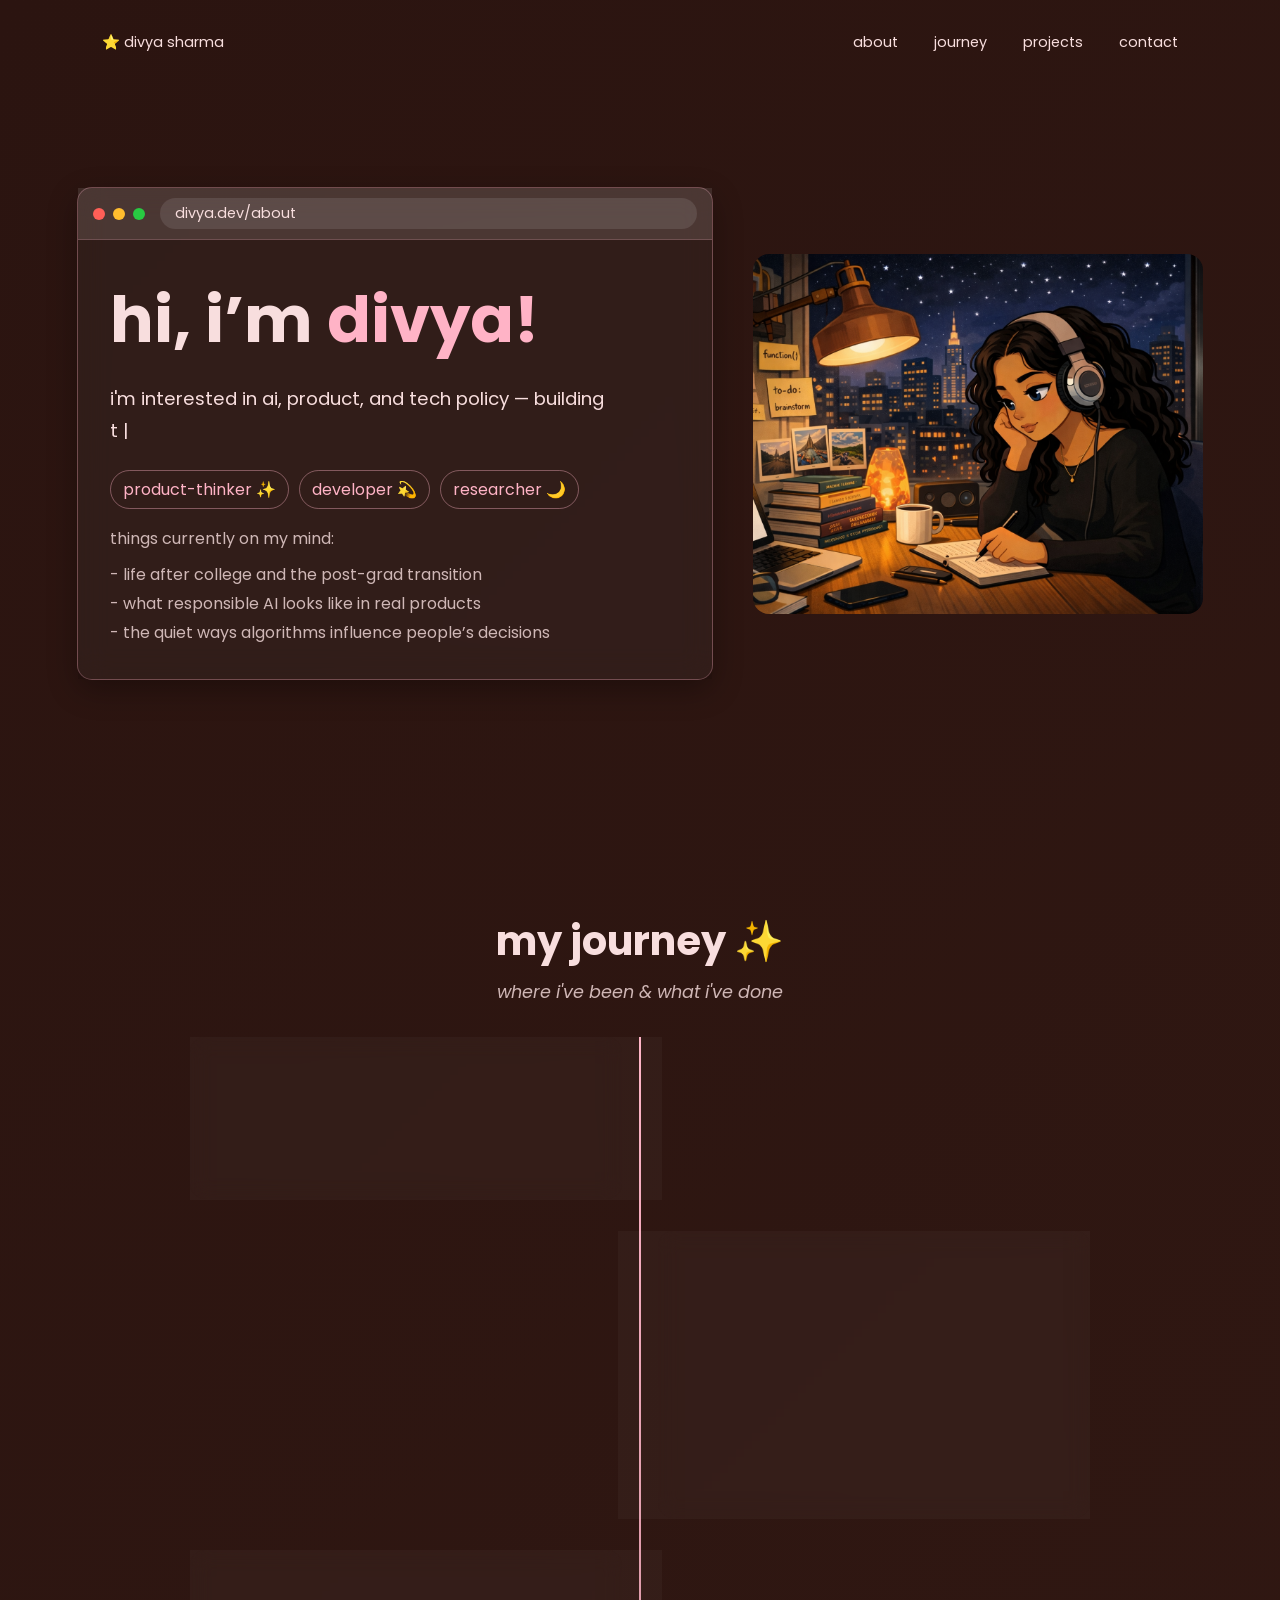
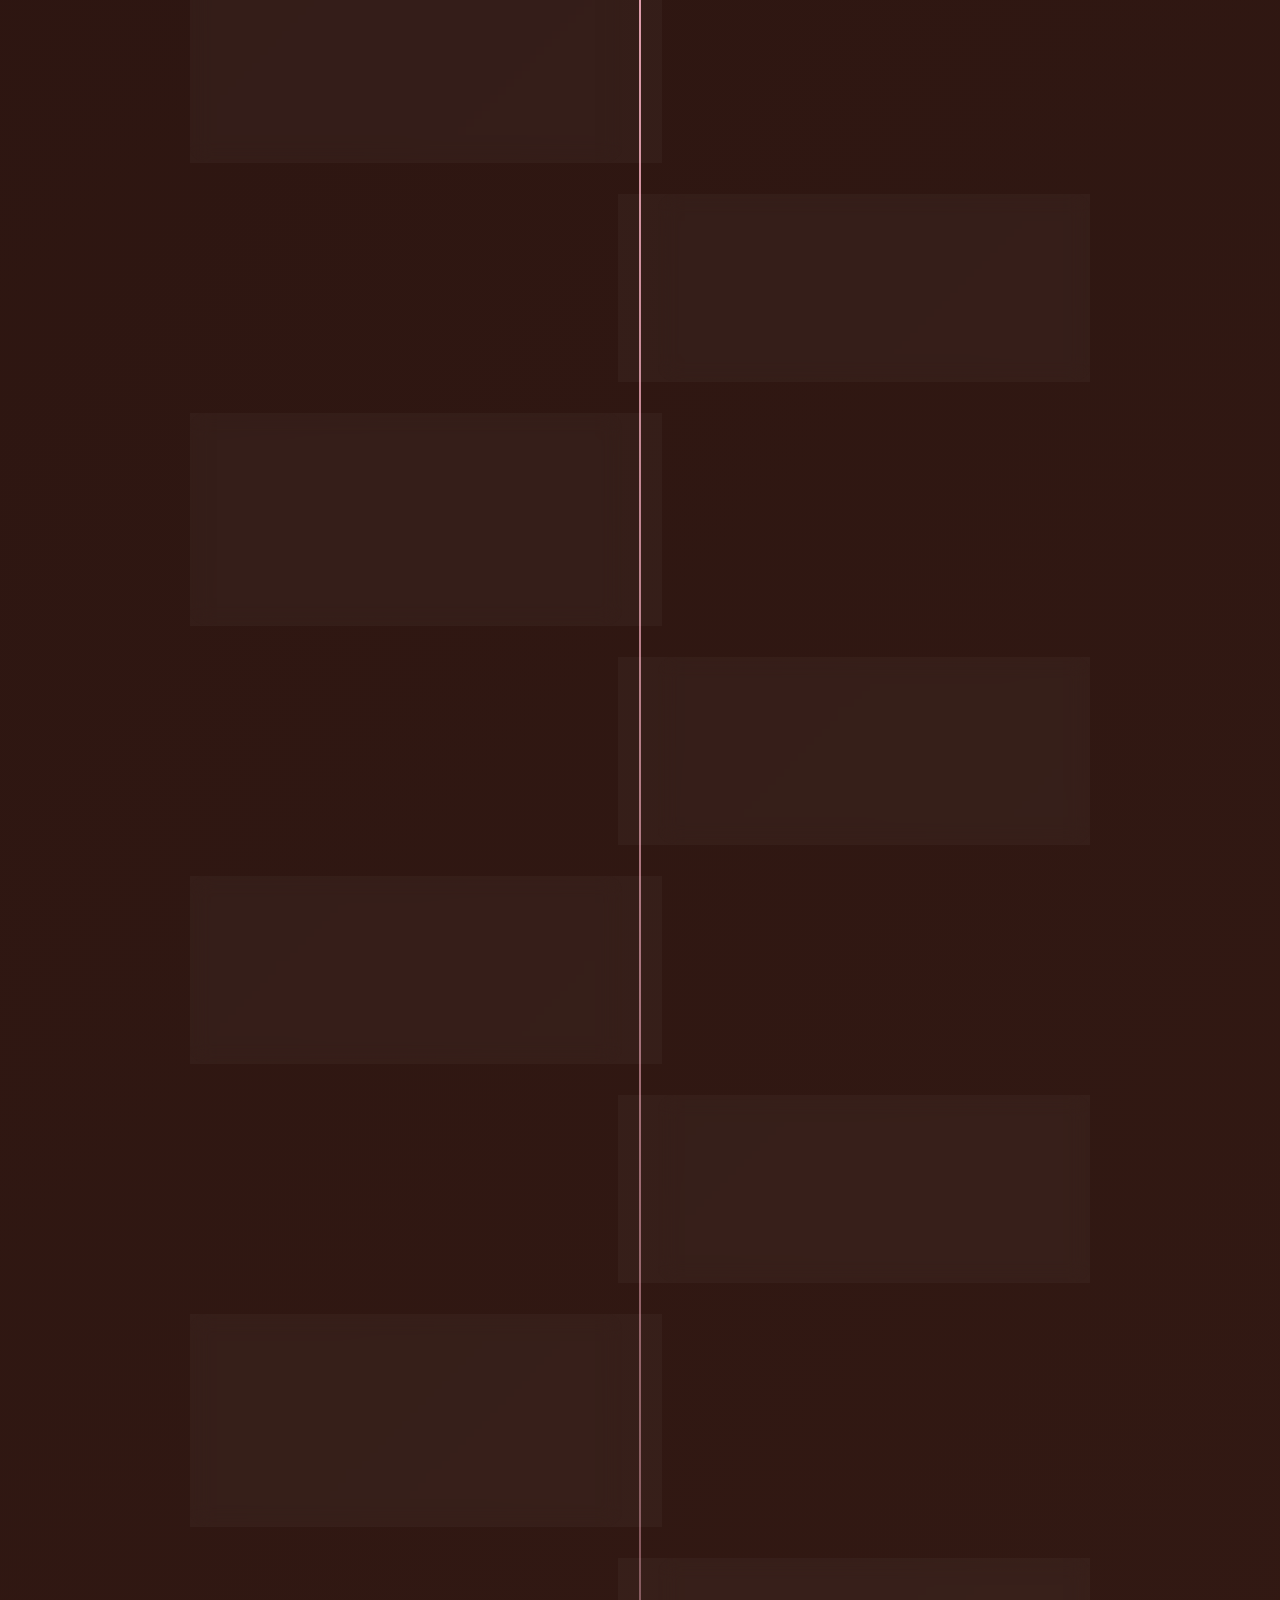
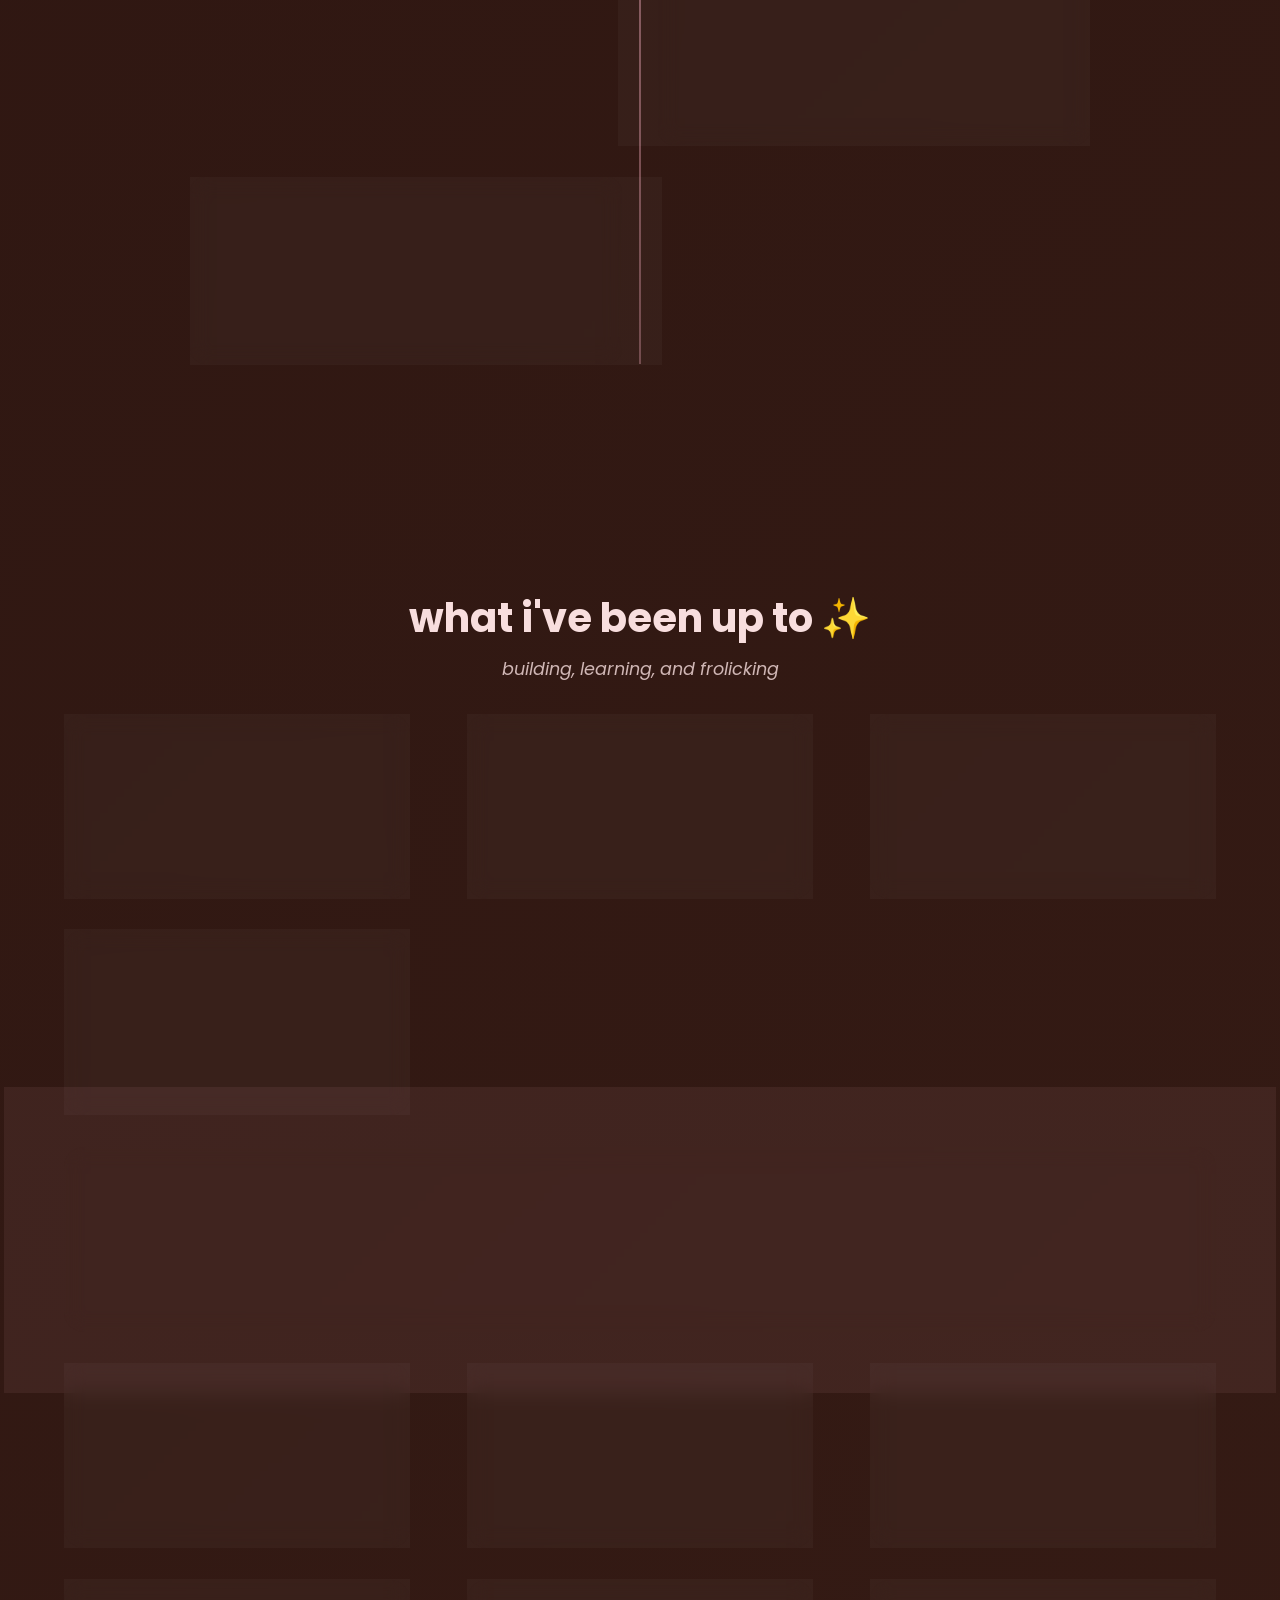
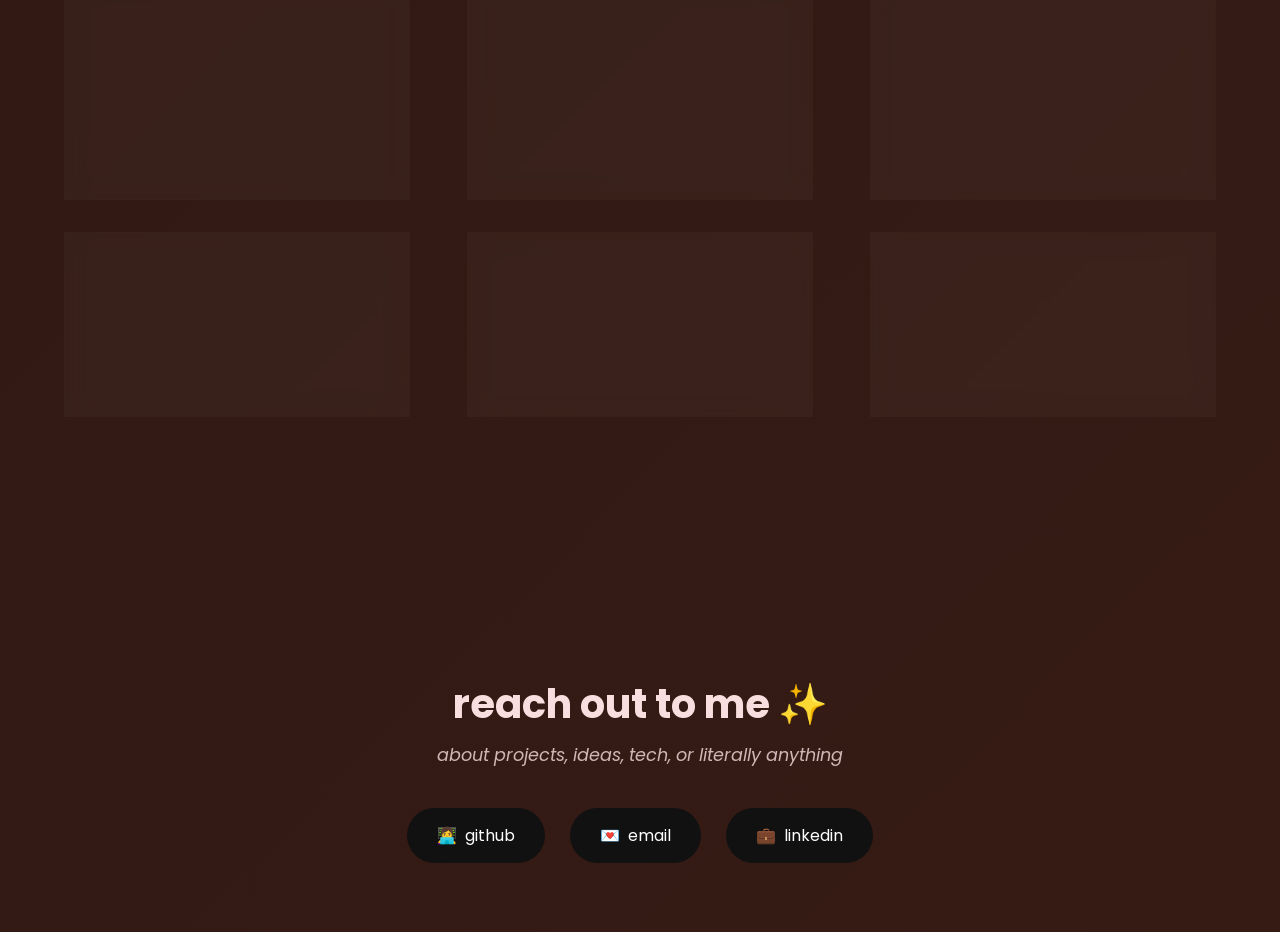
==== index.html @ d5db8290 "Initial commit: personal website Co-Authored-By: Claude Sonnet 4.6 <noreply@anthropic.com>" ====
<!DOCTYPE html>
<html>
<head>
  <meta charset="UTF-8">
  <title>divya sharma ✨</title>
  <link rel="stylesheet" href="style.css">
</head>
<body>

<nav>
  <div>⭐ divya sharma </div>
  <div>
    <a href="#about">about</a>
    <a href="#journey">journey</a>
    <a href="#projects">projects</a>
    <a href="#contact">contact</a>
  </div>
</nav>

<section id="about" class="hero fade">
  <div class="browser-window">
    <div class="browser-header">
      <div class="browser-buttons">
        <span class="button close"></span>
        <span class="button minimize"></span>
        <span class="button maximize"></span>
      </div>
      <div class="browser-address">divya.dev/about</div>
    </div>
    <div class="browser-content">
      <div class="hero-text">
        <h1>hi, i’m <span>divya!</span></h1>
        <p id="about-text"></p>
        <div class="tags">
          <span>product-thinker ✨</span>
          <span>developer 💫</span>
          <span>researcher 🌙</span>
        </div>
        <div class="thoughts">
          <p id="thoughts-title">things currently on my mind:</p>
          <ul id="thoughts-list">
            <li>life after college and the post-grad transition</li>
            <li>what responsible AI looks like in real products</li>
            <li>the quiet ways algorithms influence people’s decisions</li>
          </ul>
        </div>
      </div>
    </div>
  </div>
<div class="hero-container">

  <img src="./images/hero.png" class="hero-image hero-default">
  <img src="./images/hero1.png" class="hero-image hero-hover">

  <div class="speech-bubble">hello! nice to meet you!</div>

</div>

</div>
</section>

<section id="journey" class="journey-section">
  <h2 class="section-title fade">my journey ✨</h2>
  <p class="section-subtitle">where i've been & what i've done</p>

  <div class="timeline">

    <div class="timeline-item fade">
      <span class="timeline-year">Mar 2026 – Present</span>
      <h4>Technical Program Manager</h4>
      <p class="timeline-company">Microsoft</p>
      <p> Customer Solutions and Incubations Team</p>
    </div>

    <div class="timeline-item fade">
      <span class="timeline-year">May 2025 – Aug 2025</span>
      <h4>Technical Program Management Intern</h4>
      <p class="timeline-company">Microsoft</p>
      <p> Customer Solutions and Incubations Team: Built SAP configuration drift and VM monitoring agents, reducing detection time 70% and improving diagnostics 35%, and validated Azure AI workflow integrations through user studies and Figma prototypes. </p>
    </div>

    <div class="timeline-item fade">
      <span class="timeline-year">Jan 2025 – May 2025</span>
      <h4>Machine Learning Researcher</h4>
      <p class="timeline-company">Emory University</p>
      <p>Studied brain reward pathways and built Unity-based environments for behavioral experiments.</p>
    </div>

    <div class="timeline-item fade">
      <span class="timeline-year">Aug 2024 – Dec 2024</span>
      <h4>Software Engineer + Product</h4>
      <p class="timeline-company">Adversarial Risk Management</p>
      <p>First product hire helping build an enterprise threat-profiling platform for cyber risk.</p>
    </div>

    <div class="timeline-item fade">
      <span class="timeline-year">May 2024 – Aug 2024</span>
      <h4>Technical Program Management Intern</h4>
      <p class="timeline-company">Microsoft</p>
      <p> Customer Solutions and Incubations Team: Automated 100+ RCA tasks for P&G, simplifying SAP HANA log analysis across three databases. </p>
    </div>

    <div class="timeline-item fade">
      <span class="timeline-year">May 2024 – Aug 2024</span>
      <h4>Venture Capital Scout</h4>
      <p class="timeline-company">GoAhead Ventures</p>
      <p>Sourced early-stage startups and analyzed emerging trends across the startup ecosystem.</p>
    </div>

    <div class="timeline-item fade">
      <span class="timeline-year">Aug 2023 – May 2024</span>
      <h4>NLP Researcher</h4>
      <p class="timeline-company">Georgia Tech VIP Program</p>
      <p>Explored how language models can guide robotic systems.</p>
    </div>

    <div class="timeline-item fade">
      <span class="timeline-year">Jun 2023 – Aug 2023</span>
      <h4>Product + Software Engineering Intern</h4>
      <p class="timeline-company">Engageware</p>
      <p>Worked on data analysis and product features improving customer service workflows.</p>
    </div>

    <div class="timeline-item fade">
      <span class="timeline-year">Jun 2023 – Aug 2023</span>
      <h4>Technology Policy Intern</h4>
      <p class="timeline-company">Technology Association of Georgia</p>
      <p>Researched how technology policy varies across states and summarized insights for policy discussions.</p>
    </div>

    <div class="timeline-item fade">
      <span class="timeline-year">Apr 2023 – Aug 2023</span>
      <h4>Product Development Intern</h4>
      <p class="timeline-company">MACH37 Cyber Accelerator</p>
      <p>Learned product strategy and diagramming while supporting cybersecurity startups.</p>
    </div>

    <div class="timeline-item fade">
      <span class="timeline-year">Aug 2021 – Mar 2022</span>
      <h4>Business Development Intern</h4>
      <p class="timeline-company">Bayside Professional Services</p>
      <p>Helped pursue government contracts and built a nonprofit grant pipeline.</p>
    </div>

  </div>
</section>

<section id="projects" class="projects-section">
  <h2 class="section-title fade">what i've been up to ✨</h2>
  <p class="section-subtitle">building, learning, and frolicking</p>

  <div class="projects-container">

    <div class="project-card fade clickable-card" data-modal="guatemala-modal">
      <img src="https://via.placeholder.com/300x200" alt="Guatemala">
      <h3>Guatemala Hiking <span class="card-date">Apr 2026</span></h3>
      <span class="tag">exploring</span>
      <span class="card-cta">read more ↗</span>
    </div>

    <div class="project-card fade clickable-card" data-modal="wedding-modal">
      <img src="https://via.placeholder.com/300x200" alt="Wedding Planner">
      <h3>Wedding Planner Intern <span class="card-date">Mar 2026</span></h3>
      <span class="tag">learning</span>
      <span class="card-cta">read more ↗</span>
    </div>

    <div class="project-card fade clickable-card" data-modal="datatwin-modal">
      <img src="https://via.placeholder.com/300x200" alt="Data Twin">
      <h3>Data Twin <span class="card-date">Mar 2026</span></h3>
      <span class="tag">building</span>
      <span class="card-cta">read more ↗</span>
    </div>

    <div class="project-card fade clickable-card" data-modal="backpacking-modal">
      <img src="https://via.placeholder.com/300x200" alt="Solo Backpacking">
      <h3>Solo Backpacking Trip <span class="card-date">Feb 2026</span></h3>
      <span class="tag">exploring</span>
      <span class="card-cta">read more ↗</span>
    </div>

    <!-- FEATURED -->
    <div class="project-card fade clickable-card featured-card" data-modal="graduation-modal">
      <span class="featured-badge">✦ featured</span>
      <img src="https://via.placeholder.com/300x200" alt="Graduation">
      <h3>four years at georgia tech <span class="card-date">Dec 2025</span></h3>
      <span class="tag">leading</span>
      <span class="card-cta">read more ↗</span>
    </div>

    <div class="project-card fade clickable-card" data-modal="barista-modal">
      <img src="https://via.placeholder.com/300x200" alt="Barista">
      <h3>Becoming a Barista <span class="card-date">Nov 2025</span></h3>
      <span class="tag">living</span>
      <span class="card-cta">read more ↗</span>
    </div>

    <div class="project-card fade clickable-card" data-modal="climbing-modal">
      <img src="https://via.placeholder.com/300x200" alt="Rock Climbing">
      <h3>Rock Climbing <span class="card-date">Jul 2025</span></h3>
      <span class="tag">exploring</span>
      <span class="card-cta">read more ↗</span>
    </div>

    <div class="project-card fade clickable-card" data-modal="stanford-modal">
      <img src="https://via.placeholder.com/300x200" alt="Stanford GSB">
      <h3>Stanford GSB WLC <span class="card-date">Mar 2025</span></h3>
      <span class="tag">learning</span>
      <span class="card-cta">read more ↗</span>
    </div>

    <div class="project-card fade clickable-card" data-modal="deathvalley-modal">
      <img src="https://via.placeholder.com/300x200" alt="Death Valley">
      <h3>Death Valley <span class="card-date">Jan 2025</span></h3>
      <span class="tag">exploring</span>
      <span class="card-cta">read more ↗</span>
    </div>

    <div class="project-card fade clickable-card" data-modal="nyfw-modal">
      <img src="https://via.placeholder.com/300x200" alt="New York Fashion Week">
      <h3>New York Fashion Week <span class="card-date">Jan 2025</span></h3>
      <span class="tag">living</span>
      <span class="card-cta">read more ↗</span>
    </div>

    <div class="project-card fade clickable-card" data-modal="mortgage-modal">
      <img src="https://via.placeholder.com/300x200" alt="Equitable Mortgage Lending">
      <h3>Equitable Mortgage Lending <span class="card-date">Jan – May 2025</span></h3>
      <span class="tag">building</span>
      <span class="card-cta">read more ↗</span>
    </div>

    <div class="project-card fade clickable-card" data-modal="paragon-modal">
      <img src="https://via.placeholder.com/300x200" alt="Paragon Policy Fellowship">
      <h3>Paragon Policy Fellow <span class="card-date">Mar – Jun 2024</span></h3>
      <span class="tag">leading</span>
      <span class="card-cta">read more ↗</span>
    </div>

    <div class="project-card fade clickable-card" data-modal="dfg-modal">
      <img src="https://via.placeholder.com/300x200" alt="Develop for Good">
      <h3>Develop for Good <span class="card-date">Dec 2023 – Mar 2024</span></h3>
      <span class="tag">building</span>
      <span class="card-cta">read more ↗</span>
    </div>

    <div class="project-card fade clickable-card" data-modal="sga-modal">
      <img src="https://via.placeholder.com/300x200" alt="SGA IT Team Lead">
      <h3>SGA IT Team Lead <span class="card-date">Jan 2023 – Jan 2024</span></h3>
      <span class="tag">leading</span>
      <span class="card-cta">read more ↗</span>
    </div>

  </div>
</section>

<section id="contact" class="contact-section">
  <h2 class="section-title fade">reach out to me ✨</h2>
  <p class="section-subtitle">about projects, ideas, tech, or literally anything</p>

  <div class="contact-container fade">

    <a href="https://github.com/divs078" target="_blank" class="contact-button github">
      <span>👩‍💻</span> github
    </a>

    <a href="mailto:divs078@gmail.com" class="contact-button email">
      <span>💌</span> email
    </a>

    <a href="https://www.linkedin.com/in/divyaasharmaa/?skipRedirect=true" target="_blank" class="contact-button linkedin">
      <span>💼</span> linkedin
    </a>

  </div>
</section>



<script src="script.js"></script>
</body>
</html>
---- style.css ----
@import url('https://fonts.googleapis.com/css2?family=Poppins:wght@300;400;500;700&display=swap');

* {
  margin: 0;
  padding: 0;
  box-sizing: border-box;
}

body {
  font-family: 'Poppins', sans-serif;
  background: linear-gradient(135deg, #2b1410, #3b1f17, #24110e);
  background-size: 300% 300%;
  animation: gradientShift 12s ease infinite;
  color: #f8dede;
  min-height: 100vh;
  scroll-behavior: smooth;
}

@keyframes gradientShift {
  0% { background-position: 0% 50%; }
  50% { background-position: 100% 50%; }
  100% { background-position: 0% 50%; }
}

/* NAV */

nav {
  display: flex;
  justify-content: space-between;
  padding: 2rem 8%;
  font-size: 0.9rem;
}

nav a {
  color: #f8dede;
  text-decoration: none;
  margin-left: 2rem;
  position: relative;
}

nav a::after {
  content: "";
  position: absolute;
  height: 2px;
  width: 0%;
  background: #ffb3c6;
  bottom: -5px;
  left: 0;
  transition: 0.3s ease;
}

nav a:hover::after {
  width: 100%;
}

/* HERO */

.hero{
  display:flex;
  align-items:center;
  justify-content:center;
  gap:40px;
  padding:8% 6%;
  max-width:1400px;
  margin:auto;
}

.browser-window {
  background: rgba(255,255,255,0.05);
  border-radius: 15px;
  border: 1px solid rgba(255, 179, 198, 0.3);
  backdrop-filter: blur(15px);
  box-shadow: 0 10px 30px rgba(0,0,0,0.3);
  width: 100%;
  max-width: 900px;
  overflow: visible;
}

.browser-header {
  background: rgba(255,255,255,0.1);
  padding: 10px 15px;
  display: flex;
  align-items: center;
  border-bottom: 1px solid rgba(255, 179, 198, 0.2);
}

.browser-buttons {
  display: flex;
  gap: 8px;
  margin-right: 15px;
}

.button {
  width: 12px;
  height: 12px;
  border-radius: 50%;
  display: inline-block;
}

.button.close {
  background: #ff5f57;
}

.button.minimize {
  background: #ffbd2e;
}

.button.maximize {
  background: #28ca42;
}

.browser-address {
  flex: 1;
  background: rgba(255,255,255,0.1);
  border-radius: 20px;
  padding: 5px 15px;
  font-size: 0.9rem;
  color: #f8dede;
  font-family: 'Poppins', sans-serif;
}

.browser-content {
  padding: 2rem;
  background: rgba(0,0,0,0.1);
}

.hero-text h1 {
  font-family: 'Poppins', sans-serif;
  font-weight: 700;
  font-size: 4rem;
  margin-bottom: 1rem;
}

.hero-text span {
  color: #ffb3c6;
}

.hero-text p {
  margin-bottom: 1.5rem;
  max-width: 500px;
  font-size: 1.15rem;
  line-height: 1.7;
}

.tags {
  display: flex;
  flex-wrap: nowrap;
  align-items: center;
  gap: 10px;
  margin-top: 10px;
}

.tags span {
  display: inline-block;
  border: 1px solid rgba(255, 179, 198, 0.4);
  padding: 6px 12px;
  border-radius: 20px;
  white-space: nowrap;
  transition: 0.3s;
}

.thoughts {
  margin-top: 1rem;
}

.tags span:hover {
  background: rgba(255, 179, 198, 0.2);
  transform: translateY(-3px);
}

/* CARDS */

.card {
  background: rgba(255,255,255,0.03);
  padding: 2rem;
  border-radius: 20px;
  backdrop-filter: blur(10px);
  transition: 0.4s ease;
  margin-bottom: 2rem;
}

.card:hover {
  transform: translateY(-10px);
  box-shadow: 0 20px 40px rgba(255, 179, 198, 0.2);
}

.projects-container {
  display: flex;
  justify-content: space-between;
  width: 90%;
  margin: 0 auto;
  flex-wrap: wrap;
}

.project-card {
  background: rgba(255,255,255,0.03);
  border-radius: 20px;
  backdrop-filter: blur(10px);
  transition: 0.4s ease;
  margin-bottom: 2rem;
  width: 30%;
  text-align: center;
  padding: 1rem;
  border: 1px solid rgba(255, 179, 198, 0.2);
}

.project-card img {
  width: 100%;
  height: 200px;
  object-fit: cover;
  border-radius: 15px;
  margin-bottom: 1rem;
}

.project-card h3 {
  font-family: 'Poppins', sans-serif;
  font-weight: 700;
  font-size: 1.5rem;
  margin-bottom: 0.5rem;
  color: #f8dede;
}

.project-card .tag {
  display: inline-block;
  background: rgba(255, 179, 198, 0.2);
  color: #ffb3c6;
  padding: 0.3rem 0.8rem;
  border-radius: 20px;
  font-size: 0.9rem;
  font-weight: 500;
}

.project-card:hover {
  transform: translateY(-10px);
  box-shadow: 0 20px 40px rgba(255, 179, 198, 0.2);
}

.journey-section, .projects-section {
  padding: 5% 0;
}

.timeline {
  position: relative;
  width: 100%;
  max-width: 900px;
  margin: 0 auto;
}

.timeline::before {
  content: "";
  position: absolute;
  left: 50%;
  top: 0;
  bottom: 0;
  width: 2px;
  background: linear-gradient(to bottom, #ffb3c6, rgba(255, 179, 198, 0.3));
  transform: translateX(-50%);
}

.timeline-item {
  position: relative;
  width: 48%;
  margin-bottom: 2rem;
  padding: 1.5rem;
  background: rgba(255,255,255,0.03);
  border-radius: 15px;
  backdrop-filter: blur(10px);
  transition: 0.3s ease;
  border: 1px solid rgba(255, 179, 198, 0.2);
}

.timeline-company {
  font-size: 0.85rem;
  color: rgba(248, 222, 222, 0.6);
  margin-bottom: 0.5rem;
  font-style: italic;
}

.timeline-year {
  display: inline-block;
  font-size: 0.8rem;
  color: #ffb3c6;
  border: 1px solid rgba(255, 179, 198, 0.4);
  border-radius: 20px;
  padding: 2px 10px;
  margin-bottom: 0.5rem;
}

.timeline-item:nth-child(odd) {
  left: 0;
  text-align: right;
  margin-left: 0;
}

.timeline-item:nth-child(even) {
  left: 52%;
  text-align: left;
  margin-left: 0;
}

.timeline-item:hover {
  transform: scale(1.02);
  background: rgba(255,255,255,0.05);
  box-shadow: 0 10px 30px rgba(255, 179, 198, 0.1);
}

.timeline-item::before {
  content: "";
  position: absolute;
  top: 1.5rem;
  width: 12px;
  height: 12px;
  background: #ffb3c6;
  border-radius: 50%;
  box-shadow: 0 0 10px rgba(255, 179, 198, 0.5);
}

.timeline-item:nth-child(odd)::before {
  right: -26px;
}

.timeline-item:nth-child(even)::before {
  left: -26px;
}

.section-title {
  text-align: center;
  font-family: 'Poppins', sans-serif;
  font-weight: 700;
  font-size: 2.5rem;
  margin-top: 5%;
  margin-bottom: 0.5rem;
}

.section-subtitle {
  text-align: center;
  font-size: 1.1rem;
  color: rgba(248, 222, 222, 0.8);
  margin-bottom: 2rem;
  font-style: italic;
}

/* Fade animation */

.fade {
  opacity: 0;
  transform: translateY(40px);
  transition: all 1s ease;
}

.fade.show {
  opacity: 1;
  transform: translateY(0);
}

.hero-container {
  position: relative;
  width: 500px;
  margin: 0 auto;
}

.hero-image{
  position:absolute;
  top:0;
  left:0;

  width:100%;
  height:100%;

  object-fit:contain;   /* THIS FIXES CROPPING */

  border-radius:16px;

  transition:opacity .4s ease, transform .4s ease;
}





.speech-bubble{
  position:absolute;
  top:-55px;
  left:50%;
  transform:translateX(-50%) translateY(10px);

  background:#111;
  color:white;

  padding:10px 14px;
  border-radius:12px;

  font-size:14px;
  line-height:1.4;

  display:inline-block;
  width:fit-content;     /* makes bubble match text width */
  max-width:none;        /* prevents stretching */

  white-space:nowrap;    /* keeps text on one line */

  opacity:0;
  transition:all .3s ease;

  z-index:20;
}

/* triangle */
.speech-bubble::after{
  content:"";
  position:absolute;
  bottom:-10px;
  left:50%;
  transform:translateX(-50%);

  border-width:10px;
  border-style:solid;
  border-color:#111 transparent transparent transparent;
}

.hero-container:hover .speech-bubble{
  opacity:1;
  transform:translateX(-50%) translateY(0);
}







#thoughts-title {
  margin-top: 1rem;
  margin-bottom: 0.5rem;
  font-size: 1rem;
  color: rgba(248, 222, 222, 0.8);
}

#thoughts-list {
  list-style: none;
  padding: 0;
  margin: 0;
}

#thoughts-list li {
  font-size: 1rem;
  color: rgba(248, 222, 222, 0.8);
  padding: 2px 0;
}

#thoughts-list li::before {
  content: "- ";
}

#about-text::after {
  content: "|";
  margin-left: 5px;
  animation: blink 1s infinite;
}

@keyframes blink {
  0% { opacity: 1; }
  50% { opacity: 0; }
  100% { opacity: 1; }
}


.clickable-card {
  cursor: pointer;
}

.featured-card {
  width: 100%;
  background: rgba(255, 179, 198, 0.07);
  border-color: rgba(255, 179, 198, 0.55);
  box-shadow: 0 0 40px rgba(255, 179, 198, 0.18), 0 0 0 1px rgba(255, 179, 198, 0.15);
}

.featured-badge {
  display: inline-block;
  font-size: 0.7rem;
  color: #ffb3c6;
  letter-spacing: 0.12em;
  text-transform: uppercase;
  border: 1px solid rgba(255, 179, 198, 0.5);
  border-radius: 20px;
  padding: 2px 12px;
  margin-bottom: 0.6rem;
}

.card-date {
  display: block;
  font-family: 'Poppins', sans-serif;
  font-size: 0.88rem;
  color: rgba(255, 179, 198, 0.7);
  font-weight: normal;
  margin-top: 4px;
}

.card-cta {
  display: inline-block;
  margin-top: 0.8rem;
  font-size: 0.8rem;
  color: #ffb3c6;
  border: 1px solid rgba(255, 179, 198, 0.4);
  border-radius: 20px;
  padding: 4px 14px;
  transition: background 0.2s ease, border-color 0.2s ease;
}

.clickable-card:hover .card-cta {
  background: rgba(255, 179, 198, 0.15);
  border-color: rgba(255, 179, 198, 0.7);
}

/* MODALS */

.modal-overlay {
  display: none;
  position: fixed;
  inset: 0;
  background: rgba(0, 0, 0, 0.7);
  backdrop-filter: blur(6px);
  z-index: 1000;
  justify-content: center;
  align-items: center;
  padding: 2rem;
}

.modal-overlay.active {
  display: flex;
}

.modal-box {
  background: linear-gradient(135deg, #2b1410, #3b1f17);
  border: 1px solid rgba(255, 179, 198, 0.3);
  border-radius: 20px;
  padding: 2.5rem;
  max-width: 680px;
  width: 100%;
  max-height: 85vh;
  overflow-y: auto;
  position: relative;
  box-shadow: 0 20px 60px rgba(0, 0, 0, 0.5);
}

.modal-close {
  position: absolute;
  top: 1.2rem;
  right: 1.4rem;
  background: none;
  border: none;
  color: rgba(248, 222, 222, 0.6);
  font-size: 1.1rem;
  cursor: pointer;
  transition: color 0.2s;
}

.modal-close:hover {
  color: #ffb3c6;
}

.modal-date {
  font-size: 0.8rem;
  color: #ffb3c6;
  border: 1px solid rgba(255, 179, 198, 0.4);
  border-radius: 20px;
  display: inline-block;
  padding: 2px 12px;
  margin-bottom: 1rem;
}

.modal-title {
  font-family: 'Poppins', sans-serif;
  font-weight: 700;
  font-size: 1.7rem;
  color: #f8dede;
  margin-bottom: 0.4rem;
  line-height: 1.3;
}

.modal-org {
  font-size: 0.85rem;
  color: rgba(248, 222, 222, 0.55);
  font-style: italic;
  margin-bottom: 1.8rem;
}

.modal-body p {
  font-size: 1.05rem;
  color: rgba(248, 222, 222, 0.85);
  line-height: 1.85;
  margin-bottom: 1.2rem;
}

.modal-body p:last-child {
  margin-bottom: 0;
}

.contact-section {
  padding: 100px 20px;
  text-align: center;
}

.contact-container {
  display: flex;
  justify-content: center;
  gap: 25px;
  margin-top: 40px;
  flex-wrap: wrap;
}

.contact-button {
  text-decoration: none;
  padding: 15px 30px;
  border-radius: 30px;
  background: #111;
  color: white;
  font-size: 16px;
  transition: all 0.25s ease;
  display: flex;
  align-items: center;
  gap: 8px;
}

.contact-button:hover {
  transform: translateY(-4px);
  box-shadow: 0 10px 25px rgba(0,0,0,0.15);
}

.github:hover {
  background: #333;
}

.email:hover {
  background: #ff6fa5;
}

.linkedin:hover {
  background: #0a66c2;
}

.hero-container{
  position:relative;
  width:450px;
  height:360px;
  flex-shrink:0;
}

/* stack images */
.hero-image{
  position:absolute;
  top:0;
  left:0;

  width:100%;
  height:100%;
  object-fit:cover;

  border-radius:16px;

  transition:opacity .4s ease, transform .4s ease;
}

.hero-default{
  opacity:1;
  z-index:2;
}

.hero-hover{
  opacity:0;
  z-index:1;
}

.hero-container:hover .hero-default{
  opacity:0;
}

.hero-container:hover .hero-hover{
  opacity:1;
  transform:scale(1.03);
}

.hero-container{
  animation:float 5s ease-in-out infinite;
}

@keyframes float{
  0%{ transform:translateY(0px);}
  50%{ transform:translateY(-10px);}
  100%{ transform:translateY(0px);}
}

.speech-bubble{
  position:absolute;
  top:20px;
  right:-60px;

  background:#111;
  color:white;

  padding:12px 16px;
  border-radius:12px;

  font-size:14px;

  white-space:nowrap;

  opacity:0;
  transform:translateY(10px);
  transition:all .3s ease;
}

.speech-bubble::after{
  content:"";
  position:absolute;
  bottom:-8px;
  left:25px;

  border-width:8px;
  border-style:solid;
  border-color:#111 transparent transparent transparent;
}

.hero-container:hover .speech-bubble{
  opacity:1;
  transform:translateY(0);
}

/* arrow */
.speech-bubble::after{
  content:"";
  position:absolute;
  bottom:-8px;
  left:20px;

  border-width:8px;
  border-style:solid;
  border-color:#111 transparent transparent transparent;
}

.hero-container:hover .speech-bubble{
  opacity:1;
  transform:translateX(-50%) translateY(0);
  transition-delay:.25s;
}
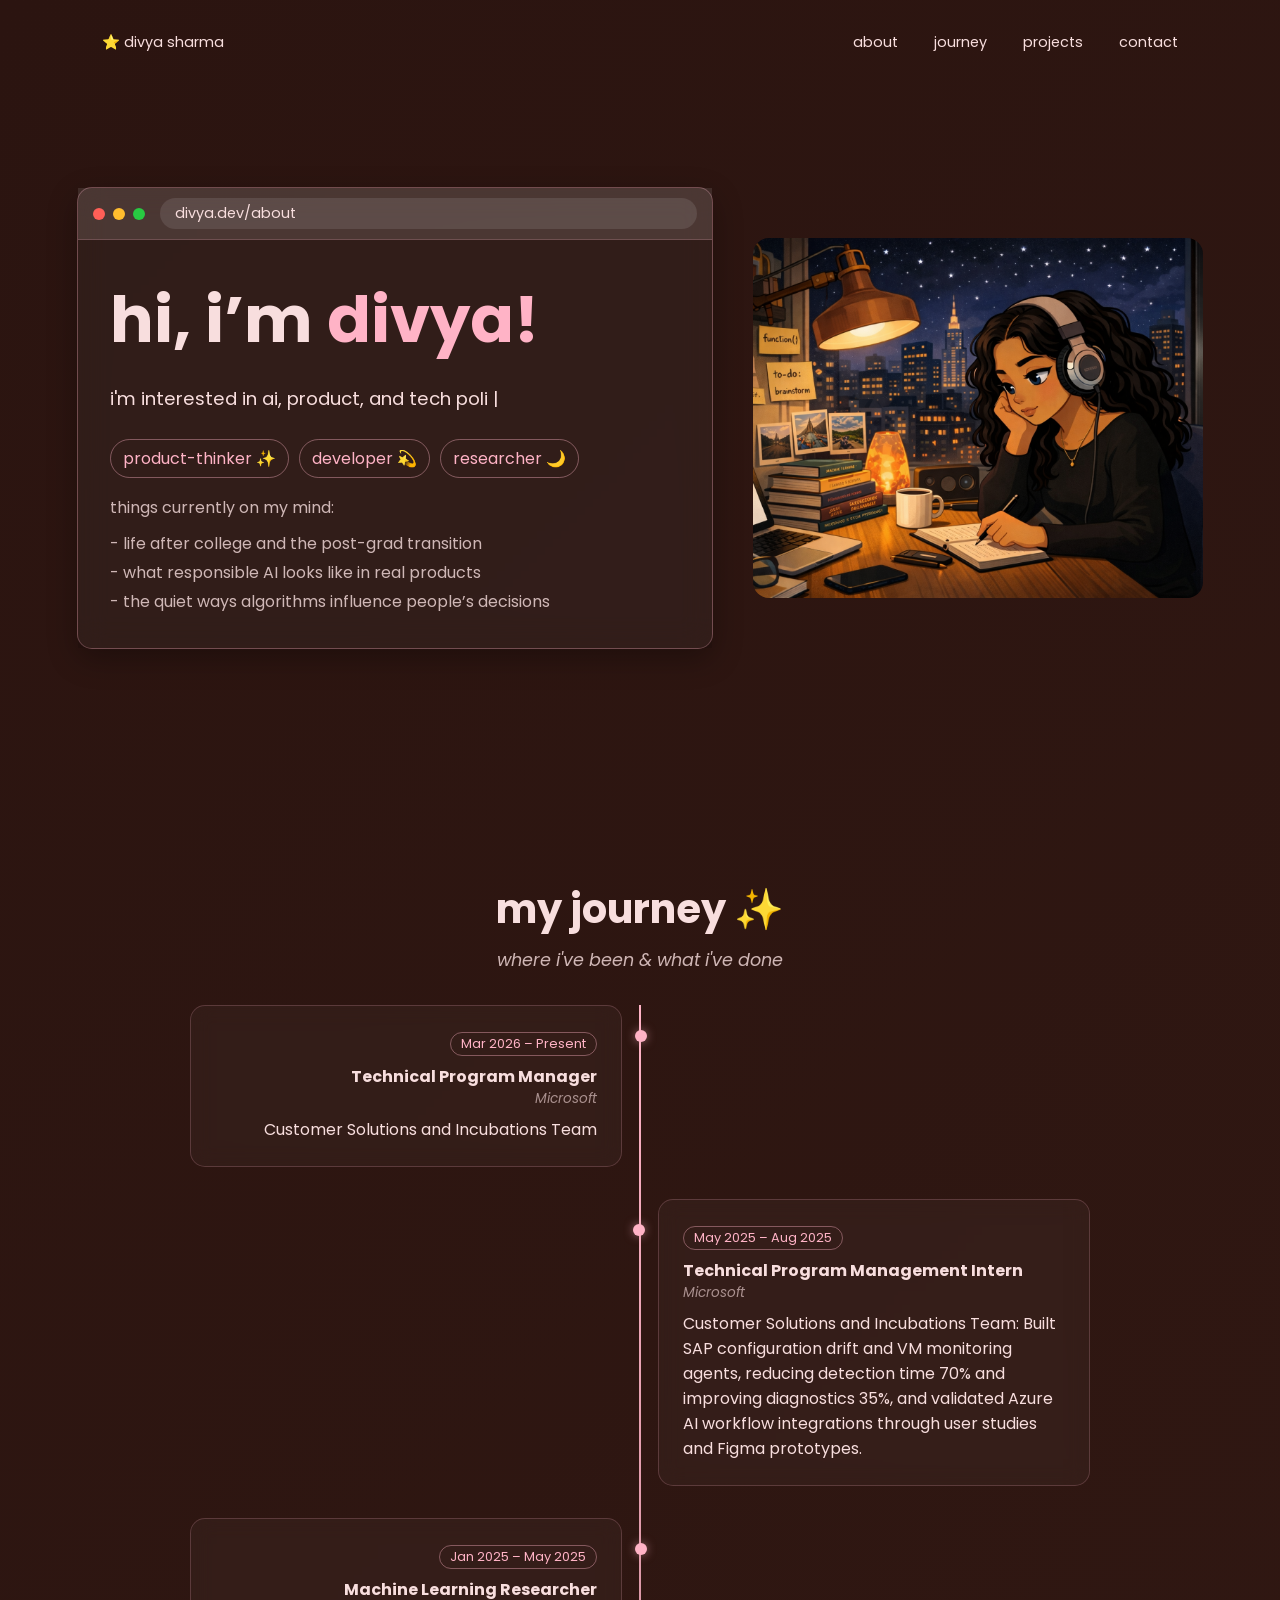
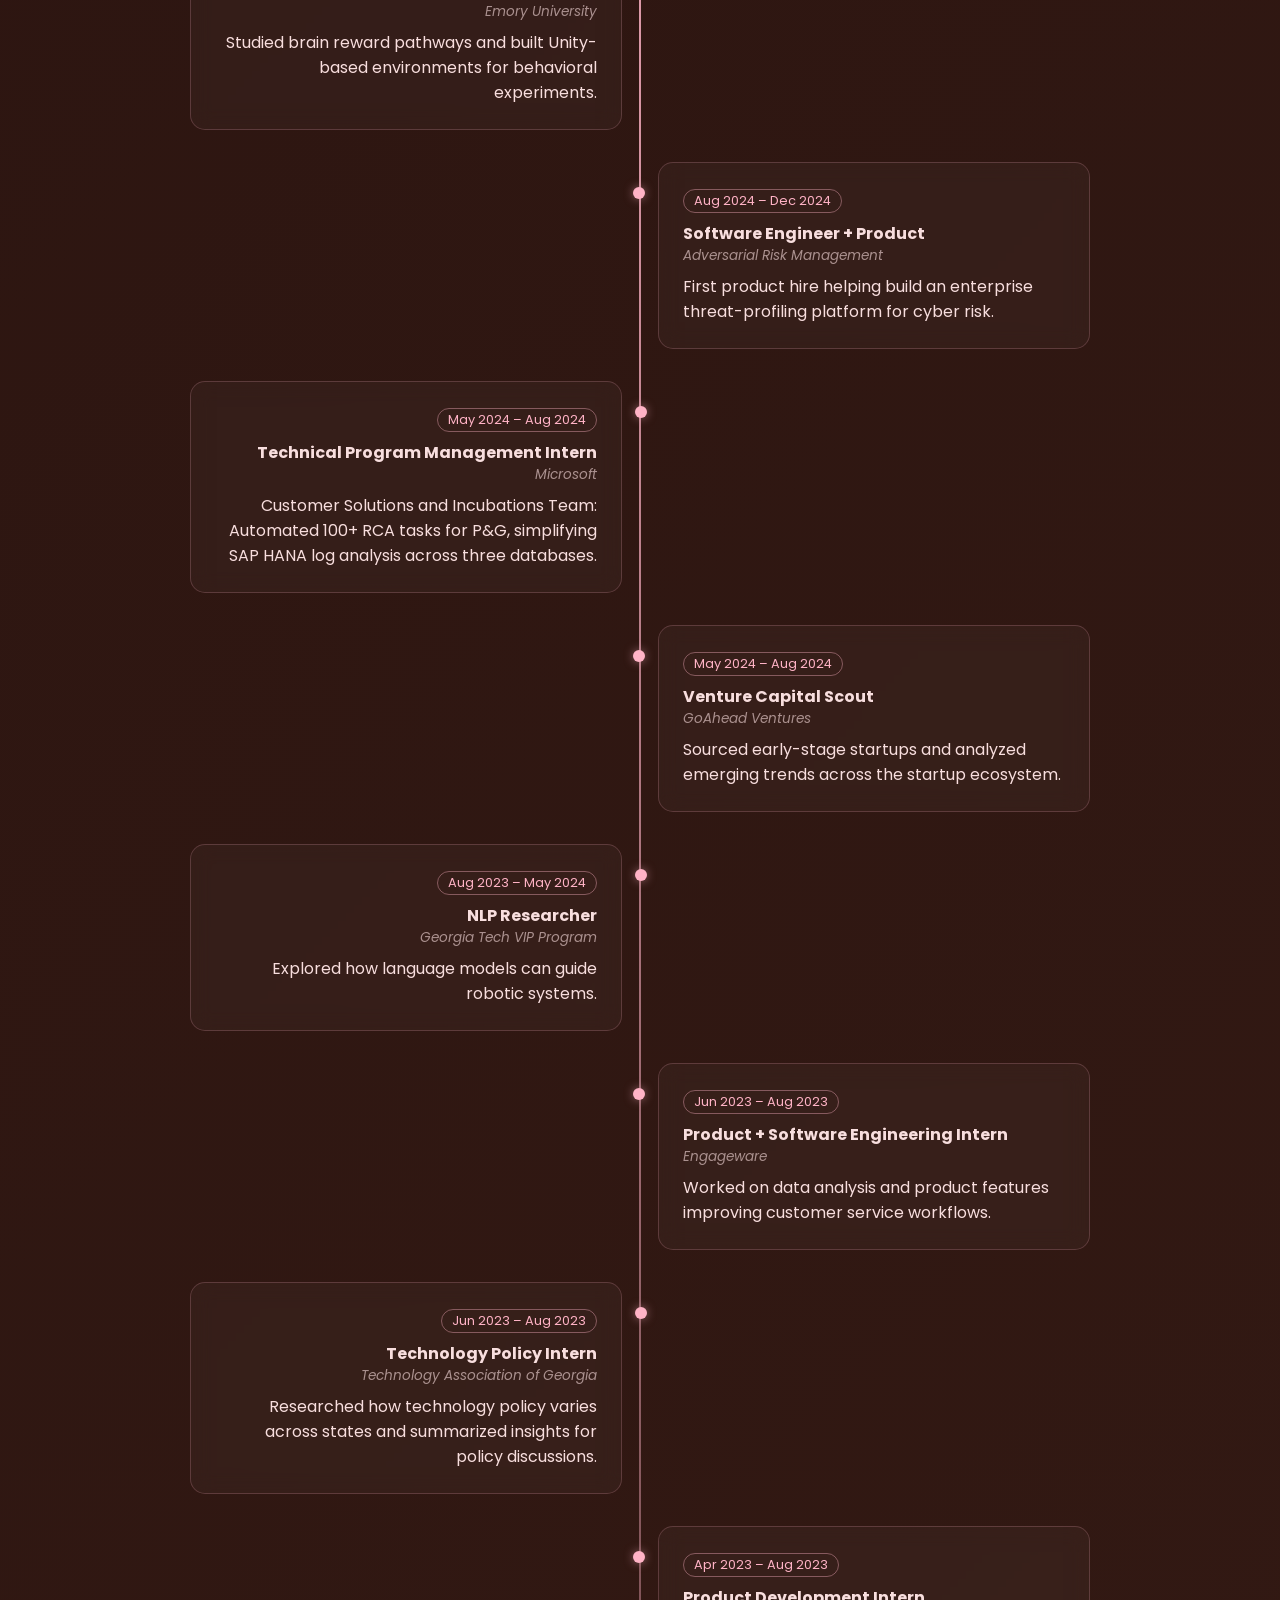
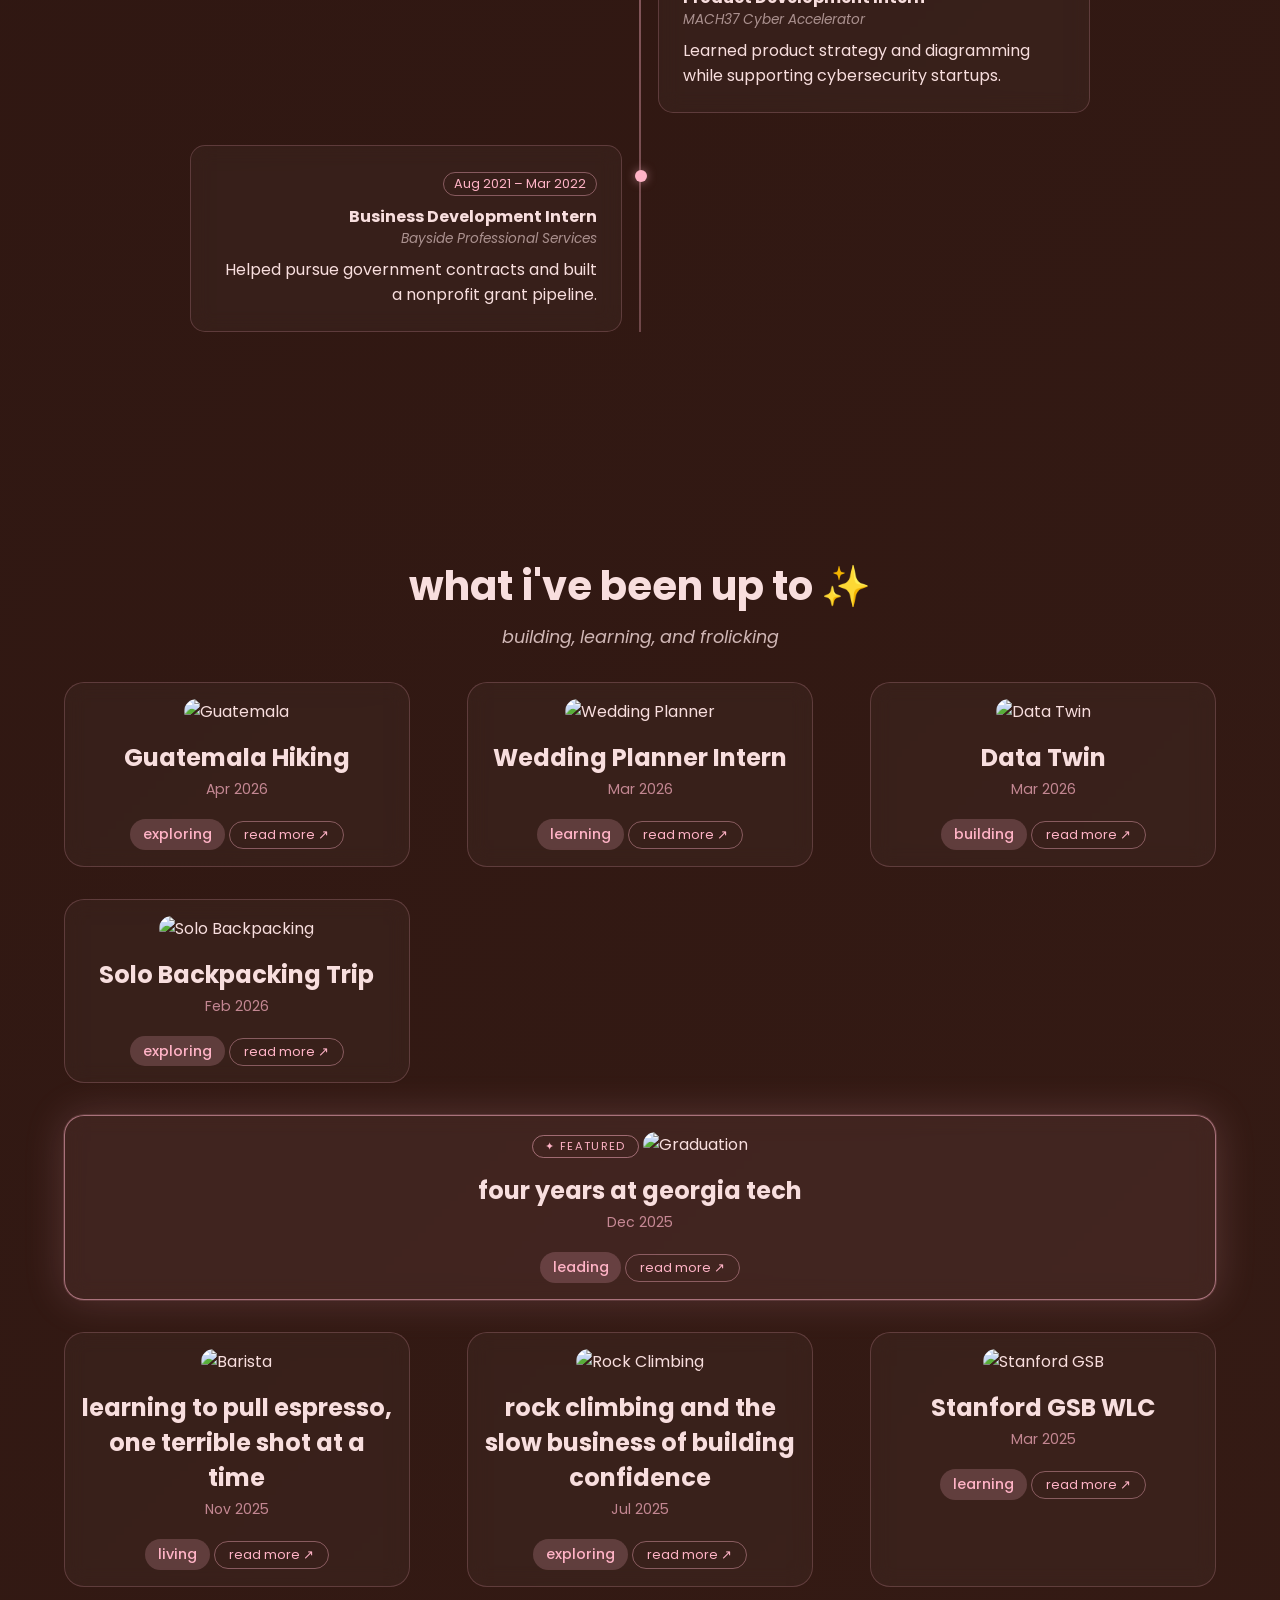
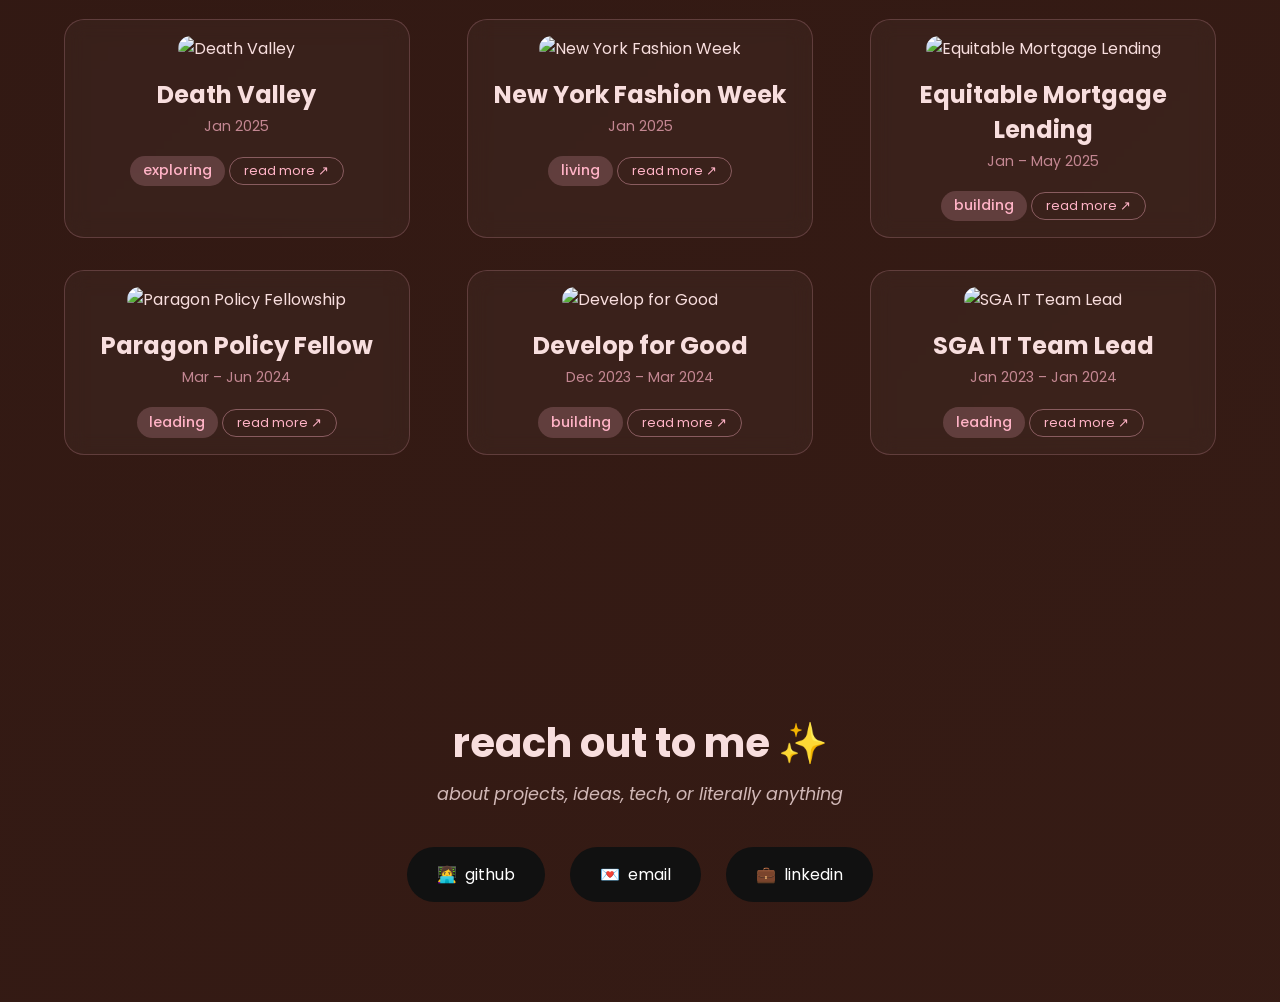
==== commit b91e9a65: "Update blog posts with new content and edits - Write full Data Twin blog post (technical deep-dive +" ====
--- a/index.html
+++ b/index.html
@@ -190,14 +190,14 @@
 
     <div class="project-card fade clickable-card" data-modal="barista-modal">
       <img src="https://via.placeholder.com/300x200" alt="Barista">
-      <h3>Becoming a Barista <span class="card-date">Nov 2025</span></h3>
+      <h3>learning to pull espresso, one terrible shot at a time <span class="card-date">Nov 2025</span></h3>
       <span class="tag">living</span>
       <span class="card-cta">read more ↗</span>
     </div>
 
     <div class="project-card fade clickable-card" data-modal="climbing-modal">
       <img src="https://via.placeholder.com/300x200" alt="Rock Climbing">
-      <h3>Rock Climbing <span class="card-date">Jul 2025</span></h3>
+      <h3>rock climbing and the slow business of building confidence <span class="card-date">Jul 2025</span></h3>
       <span class="tag">exploring</span>
       <span class="card-cta">read more ↗</span>
     </div>
